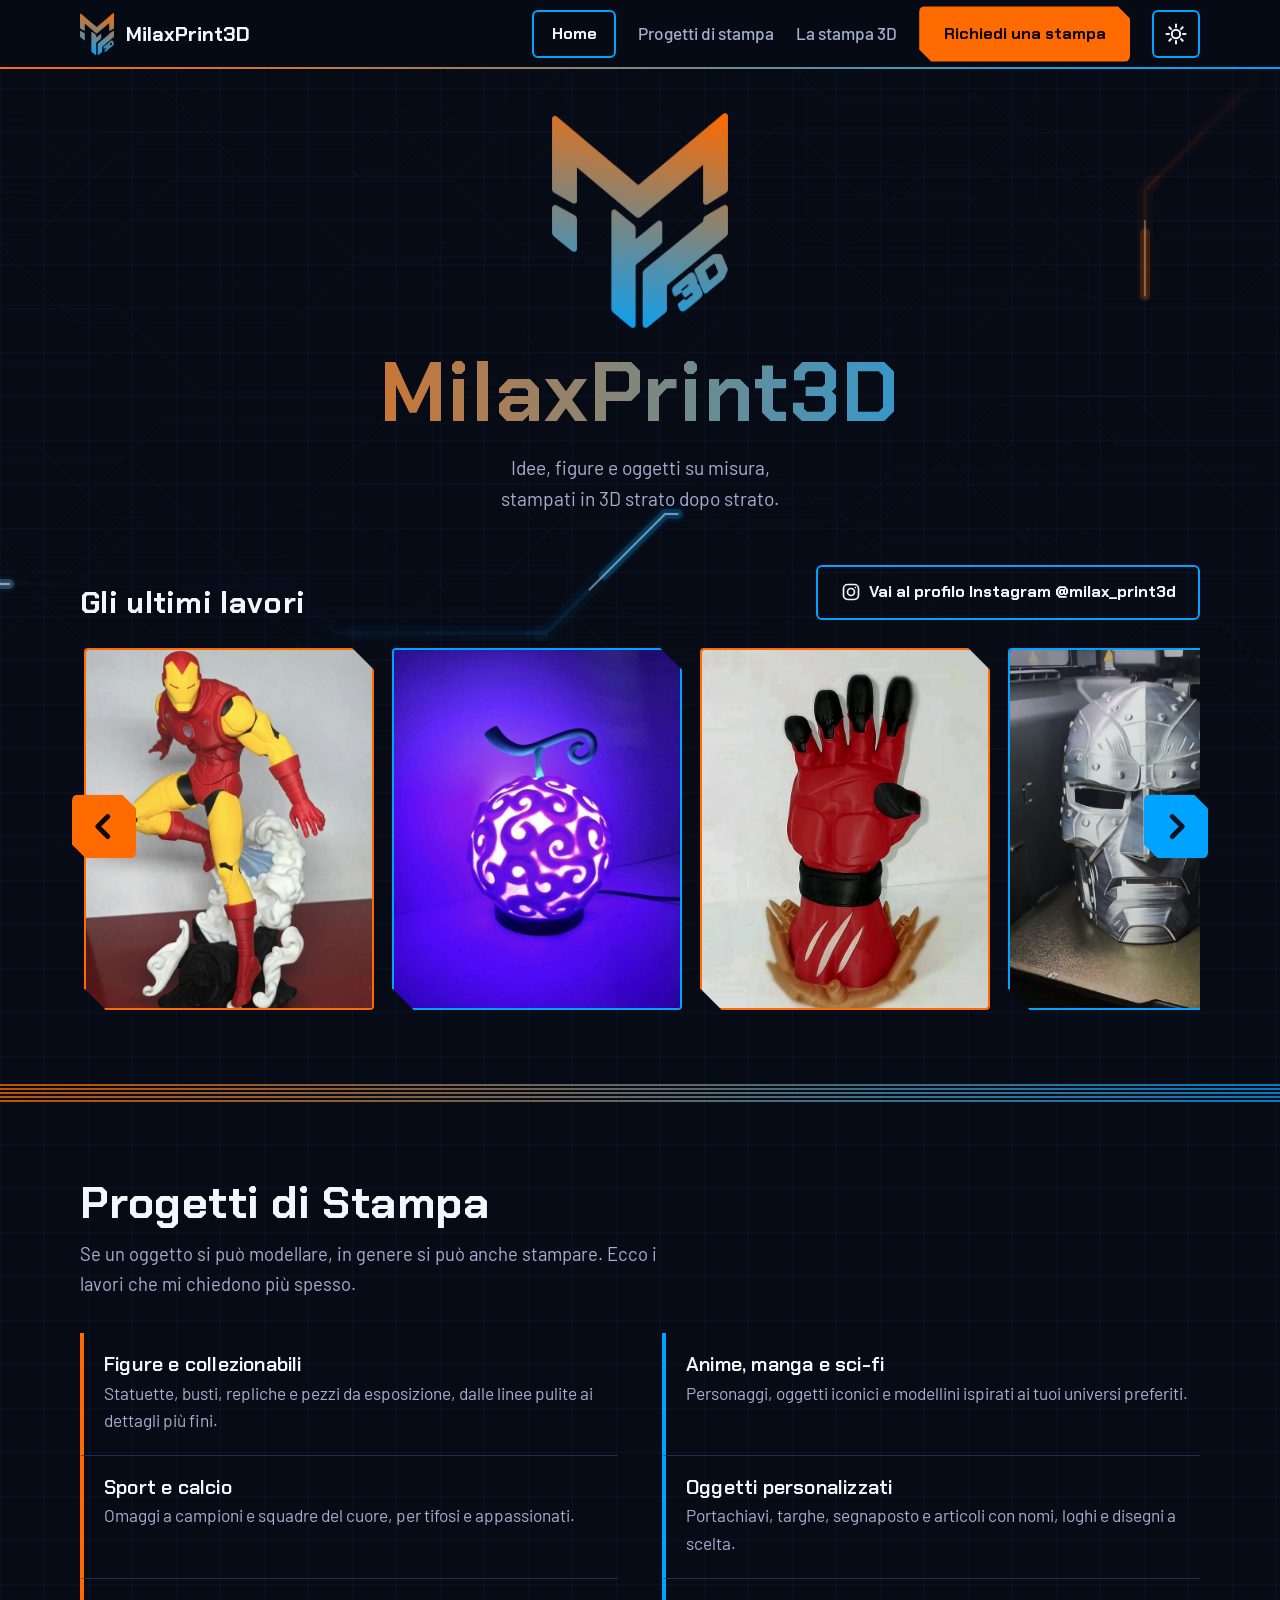
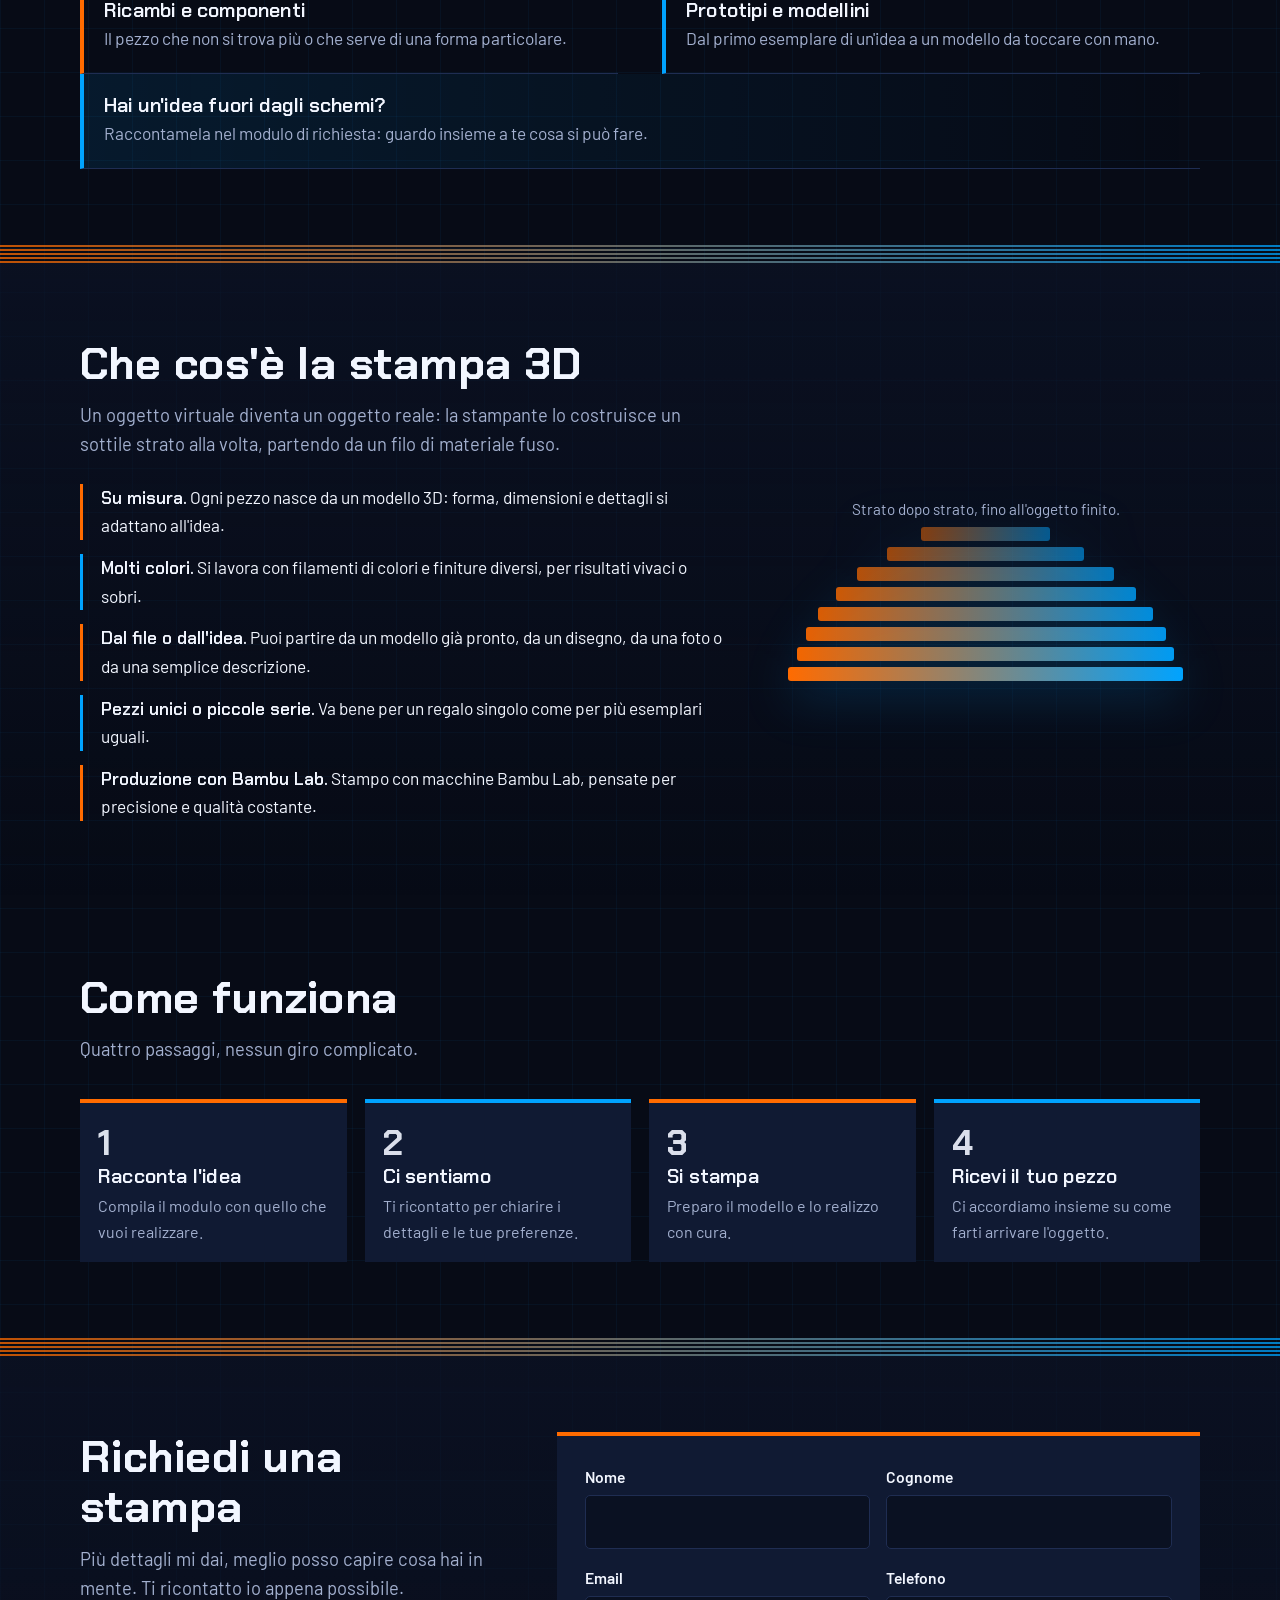
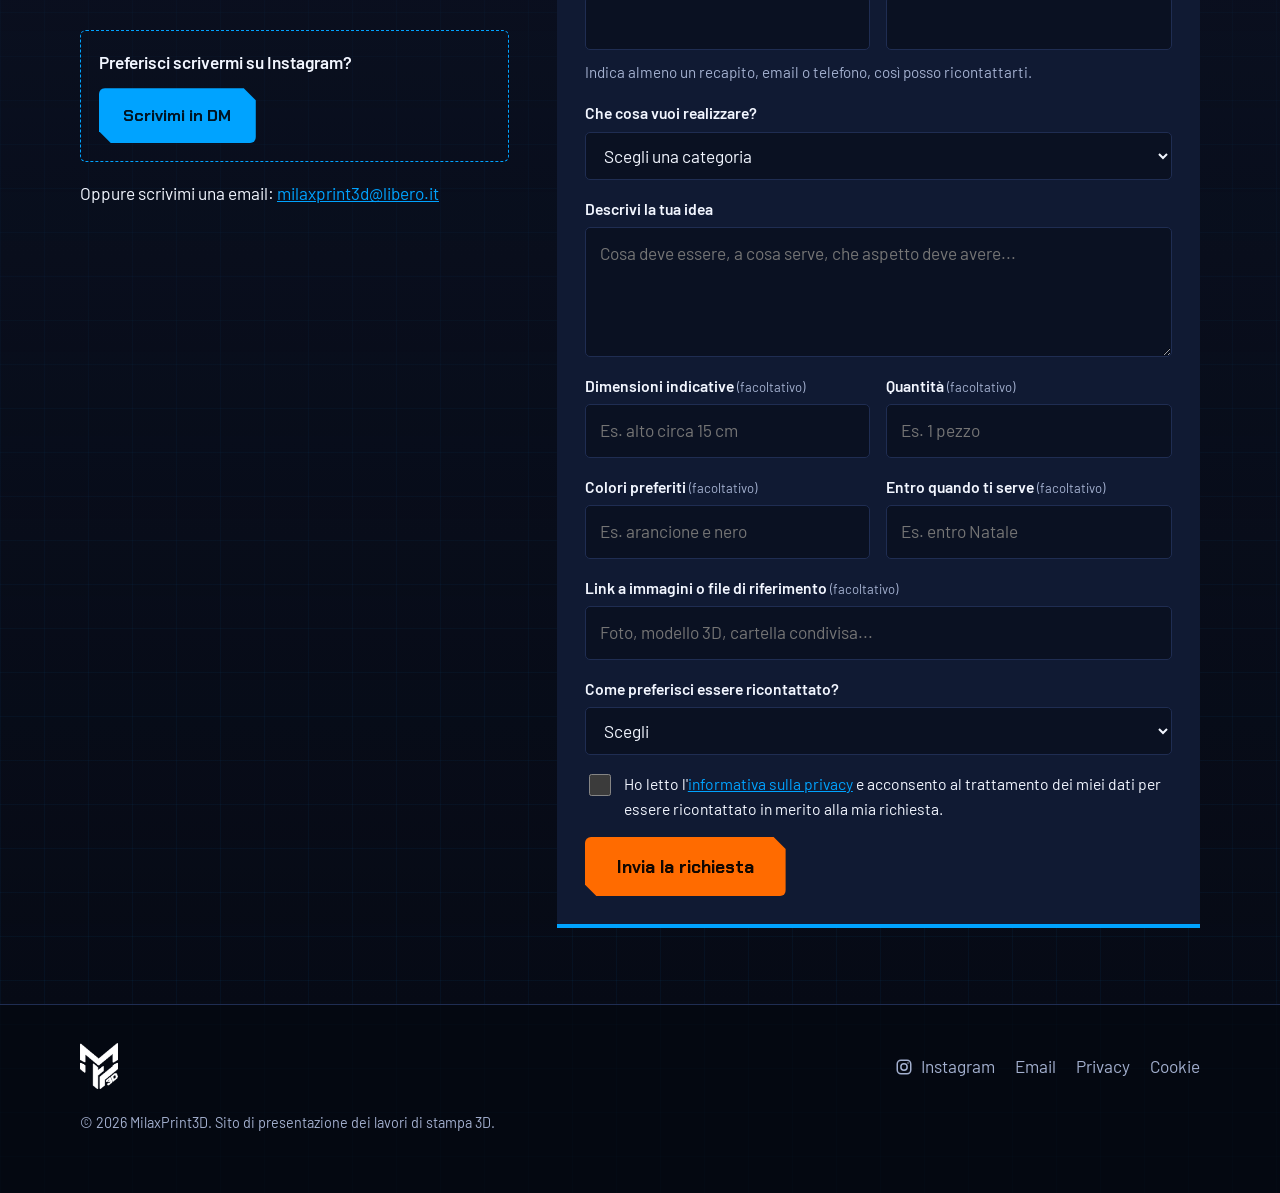
==== index.html @ 7c4ef4bc "Add files via upload" ====
<!DOCTYPE html>
<html lang="it">
<head>
<meta charset="utf-8">
<meta name="viewport" content="width=device-width, initial-scale=1, viewport-fit=cover">
<title>MilaxPrint3D | Stampa 3D su misura: figure, collezionabili e oggetti personalizzati</title>
<meta name="description" content="MilaxPrint3D realizza stampe 3D su misura: figure e collezionabili, oggetti personalizzati, ricambi e prototipi. Guarda i lavori e richiedi la tua stampa.">
<meta name="theme-color" content="#070b16">
<meta property="og:title" content="MilaxPrint3D | Stampa 3D su misura">
<meta property="og:description" content="Figure, collezionabili, oggetti personalizzati e prototipi stampati in 3D.">
<meta property="og:type" content="website">
<link rel="icon" type="image/png" href="assets/favicon.png">
<link rel="preload" href="assets/fonts/chakra-petch-latin-700-normal.woff2" as="font" type="font/woff2" crossorigin>
<link rel="stylesheet" href="style.css">
<script src="theme.js"></script>
<script src="fx.js" defer></script>
</head>
<body>
<div class="bg-fx" aria-hidden="true"><canvas id="fxBase"></canvas><canvas id="fxLive"></canvas></div>

<header class="site-header">
  <div class="wrap head-in">
    <a class="brand" href="#top" aria-label="MilaxPrint3D, torna in alto">
      <img src="assets/logo-gradient.png" alt="" width="34" height="42">
      <span>MilaxPrint3D</span>
    </a>
    <nav class="nav" aria-label="Principale">
      <a class="btn btn-ghost btn-home" href="#top">Home</a>
      <a class="link nav-hide" href="#cosa-stampo">Progetti di stampa</a>
      <a class="link nav-hide" href="#stampa-3d">La stampa 3D</a>
      <a class="btn btn-primary" href="#richiesta">Richiedi una stampa</a>
      <button class="theme-toggle" type="button" id="themeToggle" aria-label="Passa alla modalità chiara" aria-pressed="false" title="Passa alla modalità chiara"><svg class="ico-sun" viewBox="0 0 24 24" fill="none" stroke="currentColor" stroke-width="2" stroke-linecap="round" stroke-linejoin="round" aria-hidden="true"><circle cx="12" cy="12" r="4.2"/><path d="M12 2.5v2.4M12 19.1v2.4M2.5 12h2.4M19.1 12h2.4M5.3 5.3l1.7 1.7M17 17l1.7 1.7M5.3 18.7 7 17M17 7l1.7-1.7"/></svg><svg class="ico-moon" viewBox="0 0 24 24" fill="none" stroke="currentColor" stroke-width="2" stroke-linecap="round" stroke-linejoin="round" aria-hidden="true"><path d="M20.5 14.2A8.5 8.5 0 0 1 9.8 3.5a8.6 8.6 0 1 0 10.7 10.7z"/></svg></button>
    </nav>
  </div>
</header>

<main id="top">

  <section class="hero" aria-labelledby="titolo">
    <div class="wrap">
      <div class="logo-print play" id="logoPrint">
        <img src="assets/logo-gradient.png" alt="Logo MilaxPrint3D" width="380" height="464">
      </div>
      <h1 id="titolo" class="grad-text">MilaxPrint3D</h1>
      <p class="tag">Idee, figure e oggetti su misura, stampati in 3D strato dopo strato.</p>
    </div>
  </section>

  <section class="showcase" aria-labelledby="titolo-lavori">
    <div class="wrap">
      <div class="showcase-head">
        <h2 id="titolo-lavori">Gli ultimi lavori</h2>
        <a class="btn btn-ghost" href="https://www.instagram.com/milax_print3d" target="_blank" rel="noopener"><svg class="ig-ico" viewBox="0 0 24 24" width="20" height="20" fill="none" stroke="currentColor" stroke-width="2" stroke-linecap="round" stroke-linejoin="round" aria-hidden="true"><rect x="3" y="3" width="18" height="18" rx="5"/><circle cx="12" cy="12" r="4.2"/><circle cx="17.3" cy="6.7" r="1" fill="currentColor" stroke="none"/></svg>Vai al profilo Instagram @milax_print3d</a>
      </div>
      <div class="carousel" role="region" aria-roledescription="carosello" aria-label="Ultime foto dal profilo Instagram">
        <button class="arrow prev" type="button" aria-label="Foto precedente"><svg viewBox="0 0 24 24" width="30" height="30" fill="none" stroke="currentColor" stroke-width="4" stroke-linecap="round" stroke-linejoin="round" aria-hidden="true"><path d="M15 4 7 12l8 8"/></svg></button>
        <div class="track" id="track" tabindex="0">
          <a class="slide" href="https://www.instagram.com/milax_print3d" target="_blank" rel="noopener" aria-label="Figura di Iron Man stampata in 3D su una base con nuvole bianche. Apri il profilo Instagram">
            <img src="media/Foto1.jpg" alt="Figura di Iron Man stampata in 3D su una base con nuvole bianche" width="720" height="900">
          </a>
          <a class="slide" href="https://www.instagram.com/milax_print3d" target="_blank" rel="noopener" aria-label="Lampada a forma di frutto con decori a spirale, illuminata di viola. Apri il profilo Instagram">
            <img src="media/Foto3.jpg" alt="Lampada a forma di frutto con decori a spirale, illuminata di viola" width="720" height="900">
          </a>
          <a class="slide" href="https://www.instagram.com/milax_print3d" target="_blank" rel="noopener" aria-label="Mano rossa con dita nere e artigli, stampata in 3D. Apri il profilo Instagram">
            <img src="media/Foto6.jpg" alt="Mano rossa con dita nere e artigli, stampata in 3D" width="720" height="900">
          </a>
          <a class="slide" href="https://www.instagram.com/milax_print3d" target="_blank" rel="noopener" aria-label="Maschera metallica con rivetti stampata in 3D. Apri il profilo Instagram">
            <img src="media/Foto4.jpg" alt="Maschera metallica con rivetti stampata in 3D" width="720" height="900" decoding="async">
          </a>
          <a class="slide" href="https://www.instagram.com/milax_print3d" target="_blank" rel="noopener" aria-label="Rosa rossa che gocciola su un piccolo piedistallo. Apri il profilo Instagram">
            <img src="media/Foto5.jpg" alt="Rosa rossa che gocciola su un piccolo piedistallo" width="720" height="900" decoding="async">
          </a>
          <a class="slide" href="https://www.instagram.com/milax_print3d" target="_blank" rel="noopener" aria-label="Vaso bianco dentro una ciotola dalle forme intrecciate. Apri il profilo Instagram">
            <img src="media/Foto7.jpg" alt="Vaso bianco dentro una ciotola dalle forme intrecciate" width="720" height="900" decoding="async">
          </a>
          <a class="slide" href="https://www.instagram.com/milax_print3d" target="_blank" rel="noopener" aria-label="Portapenne rosso a forma di cuore anatomico. Apri il profilo Instagram">
            <img src="media/Foto2.jpg" alt="Portapenne rosso a forma di cuore anatomico" width="720" height="900" decoding="async">
          </a>
        </div>
        <button class="arrow next" type="button" aria-label="Foto successiva"><svg viewBox="0 0 24 24" width="30" height="30" fill="none" stroke="currentColor" stroke-width="4" stroke-linecap="round" stroke-linejoin="round" aria-hidden="true"><path d="M9 4l8 8-8 8"/></svg></button>
      </div>
    </div>
  </section>

  <div class="layers" aria-hidden="true"></div>

  <section class="block" id="cosa-stampo" aria-labelledby="t-cosa">
    <div class="wrap">
      <div class="block-head">
        <h2 id="t-cosa">Progetti di Stampa</h2>
        <p class="lead">Se un oggetto si può modellare, in genere si può anche stampare. Ecco i lavori che mi chiedono più spesso.</p>
      </div>
      <ul class="cats">
        <li><h3>Figure e collezionabili</h3><p>Statuette, busti, repliche e pezzi da esposizione, dalle linee pulite ai dettagli più fini.</p></li>
        <li><h3>Anime, manga e sci-fi</h3><p>Personaggi, oggetti iconici e modellini ispirati ai tuoi universi preferiti.</p></li>
        <li><h3>Sport e calcio</h3><p>Omaggi a campioni e squadre del cuore, per tifosi e appassionati.</p></li>
        <li><h3>Oggetti personalizzati</h3><p>Portachiavi, targhe, segnaposto e articoli con nomi, loghi e disegni a scelta.</p></li>
        <li><h3>Ricambi e componenti</h3><p>Il pezzo che non si trova più o che serve di una forma particolare.</p></li>
        <li><h3>Prototipi e modellini</h3><p>Dal primo esemplare di un'idea a un modello da toccare con mano.</p></li>
        <li class="wide"><h3>Hai un'idea fuori dagli schemi?</h3><p>Raccontamela nel modulo di richiesta: guardo insieme a te cosa si può fare.</p></li>
      </ul>
    </div>
  </section>

  <div class="layers" aria-hidden="true"></div>

  <section class="block alt" id="stampa-3d" aria-labelledby="t-info">
    <div class="wrap info">
      <div>
        <h2 id="t-info">Che cos'è la stampa 3D</h2>
        <p class="lead" style="margin-top:12px">Un oggetto virtuale diventa un oggetto reale: la stampante lo costruisce un sottile strato alla volta, partendo da un filo di materiale fuso.</p>
        <ul class="facts">
          <li><strong>Su misura.</strong> Ogni pezzo nasce da un modello 3D: forma, dimensioni e dettagli si adattano all'idea.</li>
          <li><strong>Molti colori.</strong> Si lavora con filamenti di colori e finiture diversi, per risultati vivaci o sobri.</li>
          <li><strong>Dal file o dall'idea.</strong> Puoi partire da un modello già pronto, da un disegno, da una foto o da una semplice descrizione.</li>
          <li><strong>Pezzi unici o piccole serie.</strong> Va bene per un regalo singolo come per più esemplari uguali.</li>
          <li><strong>Produzione con Bambu Lab.</strong> Stampo con macchine Bambu Lab, pensate per precisione e qualità costante.</li>
        </ul>
      </div>
      <figure class="stack" style="margin:0" aria-label="Schema di un oggetto costruito a strati">
        <i></i><i></i><i></i><i></i><i></i><i></i><i></i><i></i>
        <figcaption>Strato dopo strato, fino all'oggetto finito.</figcaption>
      </figure>
    </div>
  </section>

  <section class="block" aria-labelledby="t-come">
    <div class="wrap">
      <div class="block-head">
        <h2 id="t-come">Come funziona</h2>
        <p class="lead">Quattro passaggi, nessun giro complicato.</p>
      </div>
      <ol class="steps">
        <li><h3>Racconta l'idea</h3><p>Compila il modulo con quello che vuoi realizzare.</p></li>
        <li><h3>Ci sentiamo</h3><p>Ti ricontatto per chiarire i dettagli e le tue preferenze.</p></li>
        <li><h3>Si stampa</h3><p>Preparo il modello e lo realizzo con cura.</p></li>
        <li><h3>Ricevi il tuo pezzo</h3><p>Ci accordiamo insieme su come farti arrivare l'oggetto.</p></li>
      </ol>
    </div>
  </section>

  <div class="layers" aria-hidden="true"></div>

  <section class="block alt" id="richiesta" aria-labelledby="t-richiesta">
    <div class="wrap req">
      <aside>
        <h2 id="t-richiesta">Richiedi una stampa</h2>
        <p class="lead" style="margin-top:12px">Più dettagli mi dai, meglio posso capire cosa hai in mente. Ti ricontatto io appena possibile.</p>
        <div class="ig-alt">
          <p style="margin-bottom:12px"><strong>Preferisci scrivermi su Instagram?</strong></p>
          <a class="btn btn-blue" href="https://ig.me/m/milax_print3d" target="_blank" rel="noopener">Scrivimi in DM</a>
        </div>
        <p style="margin-top:18px">Oppure scrivimi una email: <a href="mailto:milaxprint3d@libero.it">milaxprint3d@libero.it</a></p>
      </aside>

      <form id="form" action="https://formspree.io/f/xjywojzq" method="POST" novalidate>
        <input type="hidden" name="_subject" value="Nuova richiesta di stampa 3D dal sito MilaxPrint3D">
        <div class="hp" aria-hidden="true"><label>Non compilare<input type="text" name="_gotcha" tabindex="-1" autocomplete="off"></label></div>

        <div class="row">
          <div class="field"><label for="nome">Nome</label><input id="nome" name="nome" type="text" autocomplete="given-name" required></div>
          <div class="field"><label for="cognome">Cognome</label><input id="cognome" name="cognome" type="text" autocomplete="family-name" required></div>
        </div>
        <div class="row">
          <div class="field"><label for="email">Email</label><input id="email" name="email" type="email" autocomplete="email"></div>
          <div class="field"><label for="telefono">Telefono</label><input id="telefono" name="telefono" type="tel" autocomplete="tel"></div>
        </div>
        <p class="contact-note">Indica almeno un recapito, email o telefono, così posso ricontattarti.</p>

        <div class="field">
          <label for="tipo">Che cosa vuoi realizzare?</label>
          <select id="tipo" name="tipo_richiesta" required>
            <option value="" selected disabled>Scegli una categoria</option>
            <option>Figura o collezionabile</option>
            <option>Anime, manga o sci-fi</option>
            <option>Sport o calcio</option>
            <option>Oggetto personalizzato</option>
            <option>Ricambio o componente</option>
            <option>Prototipo o modellino</option>
            <option>Regalo o gadget</option>
            <option>Altro</option>
          </select>
        </div>
        <div class="field">
          <label for="descrizione">Descrivi la tua idea</label>
          <textarea id="descrizione" name="descrizione" required placeholder="Cosa deve essere, a cosa serve, che aspetto deve avere..."></textarea>
        </div>
        <div class="row">
          <div class="field"><label for="dimensioni">Dimensioni indicative <small>(facoltativo)</small></label><input id="dimensioni" name="dimensioni" type="text" placeholder="Es. alto circa 15 cm"></div>
          <div class="field"><label for="quantita">Quantità <small>(facoltativo)</small></label><input id="quantita" name="quantita" type="text" placeholder="Es. 1 pezzo"></div>
        </div>
        <div class="row">
          <div class="field"><label for="colori">Colori preferiti <small>(facoltativo)</small></label><input id="colori" name="colori" type="text" placeholder="Es. arancione e nero"></div>
          <div class="field"><label for="scadenza">Entro quando ti serve <small>(facoltativo)</small></label><input id="scadenza" name="scadenza" type="text" placeholder="Es. entro Natale"></div>
        </div>
        <div class="field">
          <label for="riferimenti">Link a immagini o file di riferimento <small>(facoltativo)</small></label>
          <input id="riferimenti" name="riferimenti" type="text" placeholder="Foto, modello 3D, cartella condivisa...">
        </div>
        <div class="field">
          <label for="contatto">Come preferisci essere ricontattato?</label>
          <select id="contatto" name="contatto_preferito" required>
            <option value="" selected disabled>Scegli</option>
            <option>Email</option>
            <option>Telefono</option>
            <option>WhatsApp</option>
            <option>Messaggio su Instagram</option>
          </select>
        </div>

        <div class="field check">
          <input id="privacy" name="consenso_privacy" type="checkbox" value="Sì" required>
          <label for="privacy">Ho letto l'<a href="privacy.html" target="_blank" rel="noopener">informativa sulla privacy</a> e acconsento al trattamento dei miei dati per essere ricontattato in merito alla mia richiesta.</label>
        </div>

        <button class="btn btn-primary btn-lg" type="submit" id="invia">Invia la richiesta</button>
        <div class="status" id="status" role="status" aria-live="polite" tabindex="-1"></div>
      </form>
    </div>
  </section>
</main>

<footer class="site-footer">
  <div class="wrap">
    <div class="foot">
      <img class="logo-d" src="assets/logo-white.png" alt="MilaxPrint3D" width="38" height="46"><img class="logo-l" src="assets/logo-gradient.png" alt="MilaxPrint3D" width="38" height="46">
      <nav aria-label="Informazioni legali e social">
        <a href="https://www.instagram.com/milax_print3d" target="_blank" rel="noopener"><svg class="ig-ico" viewBox="0 0 24 24" width="20" height="20" fill="none" stroke="currentColor" stroke-width="2" stroke-linecap="round" stroke-linejoin="round" aria-hidden="true"><rect x="3" y="3" width="18" height="18" rx="5"/><circle cx="12" cy="12" r="4.2"/><circle cx="17.3" cy="6.7" r="1" fill="currentColor" stroke="none"/></svg>Instagram</a>
        <a href="mailto:milaxprint3d@libero.it">Email</a>
        <a href="privacy.html">Privacy</a>
        <a href="cookie.html">Cookie</a>
      </nav>
    </div>
    <p class="copy">&copy; <span id="anno">2026</span> MilaxPrint3D. Sito di presentazione dei lavori di stampa 3D.</p>
  </div>
</footer>

<script>
const reduce = window.matchMedia("(prefers-reduced-motion: reduce)").matches;
document.getElementById("anno").textContent = new Date().getFullYear();

/* ---------- Animazione logo: si ripete su Home e logo in alto ---------- */
const logoPrint = document.getElementById("logoPrint");
function replayLogo() {
  logoPrint.classList.remove("play");
  void logoPrint.offsetWidth;
  logoPrint.classList.add("play");
}
document.querySelectorAll('a[href="#top"]').forEach(function (a) {
  a.addEventListener("click", function (e) {
    e.preventDefault();
    if (window.scrollY < 4) { replayLogo(); return; }
    window.scrollTo({ top: 0, behavior: reduce ? "auto" : "smooth" });
    function onScroll() {
      if (window.scrollY <= 2) {
        window.removeEventListener("scroll", onScroll);
        replayLogo();
      }
    }
    window.addEventListener("scroll", onScroll, { passive: true });
  });
});

/* ---------- Carosello ---------- */
const track = document.getElementById("track");

function step(dir) {
  const first = track.querySelector(".slide");
  if (!first) return;
  const w = first.getBoundingClientRect().width + 18;
  const atEnd = track.scrollLeft + track.clientWidth >= track.scrollWidth - 8;
  const atStart = track.scrollLeft <= 4;
  if (dir > 0 && atEnd) track.scrollTo({ left: 0 });
  else if (dir < 0 && atStart) track.scrollTo({ left: track.scrollWidth });
  else track.scrollBy({ left: dir * w });
}
document.querySelector(".arrow.prev").addEventListener("click", function () { step(-1); });
document.querySelector(".arrow.next").addEventListener("click", function () { step(1); });
track.addEventListener("keydown", function (e) {
  if (e.key === "ArrowRight") { e.preventDefault(); step(1); }
  if (e.key === "ArrowLeft") { e.preventDefault(); step(-1); }
});

let paused = false, timer = null, inView = true;
if ("IntersectionObserver" in window) {
  new IntersectionObserver(function (es) { inView = es[0].isIntersecting; }, { threshold: 0.1 }).observe(track);
}
function startAuto() {
  if (reduce || timer) return;
  timer = setInterval(function () { if (!paused && inView && !document.hidden) step(1); }, 3800);
}
["mouseenter", "focusin", "touchstart"].forEach(function (ev) {
  track.parentElement.addEventListener(ev, function () { paused = true; }, { passive: true });
});
["mouseleave", "focusout"].forEach(function (ev) {
  track.parentElement.addEventListener(ev, function () { paused = false; });
});
track.parentElement.addEventListener("touchend", function () { setTimeout(function () { paused = false; }, 4000); }, { passive: true });
startAuto();

/* ---------- Modulo ---------- */
const form = document.getElementById("form");
const statusBox = document.getElementById("status");
const btn = document.getElementById("invia");
const email = document.getElementById("email");
const tel = document.getElementById("telefono");

function showStatus(msg, isErr) {
  statusBox.textContent = msg;
  statusBox.className = "status show" + (isErr ? " err" : "");
  statusBox.focus();
}
function checkContact() {
  const ok = email.value.trim() || tel.value.trim();
  const msg = ok ? "" : "Inserisci almeno un'email o un numero di telefono.";
  email.setCustomValidity(msg);
  return !!ok;
}
email.addEventListener("input", checkContact);
tel.addEventListener("input", checkContact);

form.addEventListener("submit", async function (e) {
  e.preventDefault();
  checkContact();
  if (!form.checkValidity()) { form.reportValidity(); return; }
  if (form.action.indexOf("INSERISCI_QUI") !== -1) {
    showStatus("Il modulo non è ancora attivo. Nel frattempo scrivimi su Instagram.", true);
    return;
  }
  btn.disabled = true;
  btn.textContent = "Invio in corso...";
  try {
    const r = await fetch(form.action, { method: "POST", body: new FormData(form), headers: { Accept: "application/json" } });
    if (r.ok) {
      form.reset();
      showStatus("Richiesta inviata. Ti ricontatto appena possibile.", false);
    } else {
      throw new Error("risposta " + r.status);
    }
  } catch (err) {
    showStatus("Invio non riuscito. Riprova tra poco o scrivimi in DM su Instagram.", true);
  } finally {
    btn.disabled = false;
    btn.textContent = "Invia la richiesta";
  }
});
</script>
</body>
</html>
---- style.css ----
@font-face{font-family:"Chakra Petch";font-weight:600;font-style:normal;font-display:swap;src:url("assets/fonts/chakra-petch-latin-600-normal.woff2") format("woff2")}
@font-face{font-family:"Chakra Petch";font-weight:700;font-style:normal;font-display:swap;src:url("assets/fonts/chakra-petch-latin-700-normal.woff2") format("woff2")}
@font-face{font-family:"Barlow";font-weight:400;font-style:normal;font-display:swap;src:url("assets/fonts/barlow-latin-400-normal.woff2") format("woff2")}
@font-face{font-family:"Barlow";font-weight:500;font-style:normal;font-display:swap;src:url("assets/fonts/barlow-latin-500-normal.woff2") format("woff2")}
@font-face{font-family:"Barlow";font-weight:600;font-style:normal;font-display:swap;src:url("assets/fonts/barlow-latin-600-normal.woff2") format("woff2")}

:root{
  --bg:#070b16;
  --bg2:#0c1326;
  --panel:#101a33;
  --line:#1f2d52;
  --ink:#f2f6ff;
  --muted:#a3b0cf;
  --orange:#ff6b00;
  --blue:#00a3ff;
  --display:"Chakra Petch","Bahnschrift","Segoe UI",system-ui,sans-serif;
  --body:"Barlow","Segoe UI",system-ui,-apple-system,sans-serif;
  --safe-top:env(safe-area-inset-top,0px);
  --grid:rgba(0,163,255,.05);--link:#00a3ff;--header-bg:rgba(7,11,22,.95);--footer-bg:rgba(5,8,16,.72);
  --alt-grad:linear-gradient(180deg,rgba(12,19,38,.7),rgba(7,11,22,0));--field:#0a1122;--line-hover:#34508f;--nozzle:#fff;
  color-scheme:dark;
}
*,*::before,*::after{box-sizing:border-box}
html{scroll-behavior:smooth;scroll-padding-top:84px}
body{
  margin:0;background:var(--bg);color:var(--ink);font-family:var(--body);font-size:1.08rem;line-height:1.6;
  background-image:
    linear-gradient(var(--grid) 1px,transparent 1px),
    linear-gradient(90deg,var(--grid) 1px,transparent 1px);
  background-size:44px 44px;
  -webkit-font-smoothing:antialiased;
}
img{max-width:100%;height:auto;display:block}
a{color:var(--link)}
a:hover{color:var(--orange)}
:focus-visible{outline:3px solid var(--orange);outline-offset:3px;border-radius:4px}
.wrap{width:min(1120px,100% - 40px);margin-inline:auto}
h1,h2,h3{font-family:var(--display);line-height:1.12;margin:0;letter-spacing:.01em}
h2{font-size:clamp(1.8rem,4.2vw,2.8rem);font-weight:700}
h3{font-size:1.25rem;font-weight:600}
p{margin:0 0 1em}
.lead{color:var(--muted);font-size:1.15rem;max-width:62ch}
.grad-text{background:linear-gradient(90deg,var(--orange) 10%,var(--blue) 90%);-webkit-background-clip:text;background-clip:text;color:transparent}

/* Strisce "strati di stampa" usate come divisore */
.layers{height:18px;background:linear-gradient(90deg,var(--orange),var(--blue));
  -webkit-mask:repeating-linear-gradient(0deg,#000 0 2px,transparent 2px 4px);
  mask:repeating-linear-gradient(0deg,#000 0 2px,transparent 2px 4px);opacity:.75}

/* Pulsanti */
.btn{display:inline-flex;align-items:center;justify-content:center;gap:.5em;font-family:var(--display);font-weight:700;font-size:1rem;
  padding:.8em 1.4em;border-radius:6px;border:2px solid transparent;text-decoration:none;cursor:pointer;
  clip-path:polygon(0 0,calc(100% - 12px) 0,100% 12px,100% 100%,12px 100%,0 calc(100% - 12px));transition:filter .15s,transform .15s}
.btn:hover{filter:brightness(1.12)}
.btn:active{transform:translateY(1px)}
.btn-primary{background:var(--orange);color:#120700}
.btn-primary:hover{color:#120700}
.btn-blue{background:var(--blue);color:#001423}
.btn-blue:hover{color:#001423}
.btn-ghost{background:transparent;color:var(--ink);border-color:var(--blue);clip-path:none;border-radius:6px}
.btn-ghost:hover{color:var(--ink);background:rgba(0,163,255,.14)}
.btn-lg{font-size:1.1rem;padding:.95em 1.7em}

/* Header */
.site-header{position:sticky;top:0;z-index:50;padding-top:var(--safe-top);background:var(--header-bg);border-bottom:1px solid var(--line)}
.site-header::after{content:"";position:absolute;left:0;right:0;bottom:-1px;height:2px;background:linear-gradient(90deg,var(--orange),var(--blue))}
.head-in{display:flex;align-items:center;justify-content:space-between;gap:16px;min-height:68px}
.brand{display:flex;align-items:center;gap:12px;text-decoration:none;color:var(--ink)}
.brand img{height:42px;width:auto}
.brand span{font-family:var(--display);font-weight:700;font-size:1.25rem}
.brand:hover{color:var(--ink)}
.nav{display:flex;align-items:center;gap:22px}
.nav a.link{color:var(--muted);text-decoration:none;font-weight:500}
.nav a.link:hover{color:var(--ink)}

/* Hero */
.hero{padding:44px 0 20px;text-align:center;position:relative}
.logo-print{position:relative;width:clamp(120px,17vw,176px);margin:0 auto 18px}
.logo-print.play img{width:100%;animation:build 2.8s steps(40,end) .25s both}
.logo-print img{width:100%}
.logo-print::after{content:"";opacity:0;position:absolute;left:-18%;right:-18%;height:3px;bottom:0;background:var(--nozzle);
  box-shadow:0 0 14px 4px var(--blue),0 0 30px 8px rgba(255,107,0,.55);border-radius:3px}
.logo-print.play::after{animation:nozzle 2.8s steps(40,end) .25s both}
@keyframes build{from{clip-path:inset(100% 0 0 0)}to{clip-path:inset(0 0 0 0)}}
@keyframes nozzle{0%{bottom:0;opacity:1}96%{opacity:1}100%{bottom:calc(100% - 3px);opacity:0}}
.hero h1{font-size:clamp(2.6rem,9vw,5.2rem);font-weight:700;letter-spacing:.02em}
.hero .tag{text-wrap:balance;margin:14px auto 0;max-width:46ch;color:var(--muted);font-size:1.2rem}

/* Carosello */
.showcase{padding:30px 0 56px}
.showcase-head{display:flex;flex-wrap:wrap;align-items:end;justify-content:space-between;gap:14px;margin-bottom:18px;text-align:left}
.showcase-head h2{font-size:clamp(1.4rem,3vw,1.9rem)}
.carousel{position:relative}
.track{display:flex;gap:18px;overflow-x:auto;scroll-snap-type:x mandatory;scroll-behavior:smooth;padding:10px 4px 18px;scrollbar-width:none;-webkit-overflow-scrolling:touch}
.track::-webkit-scrollbar{display:none}
.slide{flex:0 0 clamp(210px,26vw,290px);aspect-ratio:4/5;scroll-snap-align:center;position:relative;display:block;overflow:hidden;
  background:var(--panel);border:2px solid var(--orange);border-radius:4px;box-shadow:none;
  clip-path:polygon(0 0,calc(100% - 22px) 0,100% 22px,100% 100%,22px 100%,0 calc(100% - 22px))}
.slide:nth-child(even){border-color:var(--blue);box-shadow:none}
.slide img{width:100%;height:100%;object-fit:cover}
.slide .ph{position:absolute;inset:0;display:grid;place-items:center;align-content:center;gap:12px;text-align:center;padding:20px;color:var(--muted);font-weight:500}
.slide .ph img{width:64px;height:auto;opacity:.9}
.slide .badge{position:absolute;right:10px;top:10px;color:#fff;background:rgba(7,11,22,.8);border-radius:4px;padding:2px 8px;font-size:.8rem;font-family:var(--display)}
.arrow{position:absolute;top:50%;transform:translateY(-60%);width:68px;height:68px;border-radius:50%;border:3px solid #fff;
  background:linear-gradient(135deg,var(--orange),var(--blue));color:#fff;cursor:pointer;display:grid;place-items:center;z-index:2;padding:0;
  box-shadow:0 6px 22px rgba(0,0,0,.55),0 0 26px rgba(255,107,0,.5),0 0 26px rgba(0,163,255,.4);transition:transform .15s,filter .15s}
.arrow:hover{filter:brightness(1.15);transform:translateY(-60%) scale(1.08)}
.arrow:active{transform:translateY(-60%) scale(.97)}
.arrow svg{filter:drop-shadow(0 1px 2px rgba(0,0,0,.45))}
.arrow.prev{left:-12px}.arrow.next{right:-12px}
@media (max-width:700px){.arrow{width:52px;height:52px;border-width:2px}.arrow svg{width:24px;height:24px}.arrow.prev{left:-6px}.arrow.next{right:-6px}}

/* Sezioni */
section.block{padding:76px 0}
.block-head{margin-bottom:34px}
.block-head h2{margin-bottom:12px}
.alt{background:var(--alt-grad)}

/* Cosa stampo */
.cats{display:grid;grid-template-columns:repeat(2,1fr);gap:0 44px;list-style:none;margin:0;padding:0}
.cats li{padding:20px 0 20px 20px;border-left:4px solid var(--orange);border-bottom:1px solid var(--line)}
.cats li:nth-child(even){border-left-color:var(--blue)}
.cats h3{margin-bottom:4px}
.cats p{margin:0;color:var(--muted)}
.cats li.wide{grid-column:1/-1;border-left-color:var(--blue);background:linear-gradient(90deg,rgba(0,163,255,.1),transparent)}
@media (max-width:760px){.cats{grid-template-columns:1fr}}

/* Info stampa 3D */
.info{display:grid;grid-template-columns:1.2fr .8fr;gap:48px;align-items:center}
.info .facts{list-style:none;padding:0;margin:24px 0 0;display:grid;gap:14px}
.info .facts li{padding-left:18px;border-left:3px solid var(--blue)}
.info .facts li:nth-child(odd){border-left-color:var(--orange)}
.info .facts strong{font-family:var(--display);font-weight:600}
.stack{display:flex;flex-direction:column-reverse;gap:6px;align-items:center;filter:drop-shadow(0 18px 24px rgba(0,163,255,.2))}
.stack i{display:block;height:14px;border-radius:3px;background:linear-gradient(90deg,var(--orange),var(--blue))}
.stack i:nth-child(1){width:92%}.stack i:nth-child(2){width:88%;opacity:.95}.stack i:nth-child(3){width:84%;opacity:.9}
.stack i:nth-child(4){width:78%;opacity:.85}.stack i:nth-child(5){width:70%;opacity:.8}.stack i:nth-child(6){width:60%;opacity:.7}
.stack i:nth-child(7){width:46%;opacity:.6}.stack i:nth-child(8){width:30%;opacity:.5}
.stack figcaption{margin-top:18px;color:var(--muted);font-size:.95rem;text-align:center}
@media (max-width:860px){.info{grid-template-columns:1fr}.stack{max-width:360px;margin:0 auto}}

/* Come funziona */
.steps{counter-reset:s;display:grid;grid-template-columns:repeat(4,1fr);gap:18px;list-style:none;padding:0;margin:0}
.steps li{counter-increment:s;position:relative;padding:62px 18px 18px;background:var(--panel);border-top:4px solid var(--orange)}
.steps li:nth-child(even){border-top-color:var(--blue)}
.steps li::before{content:counter(s);position:absolute;top:12px;left:18px;font-family:var(--display);font-weight:700;font-size:2.2rem;color:var(--ink);opacity:.9}
.steps h3{margin-bottom:6px}
.steps p{margin:0;color:var(--muted);font-size:1rem}
@media (max-width:900px){.steps{grid-template-columns:repeat(2,1fr)}}
@media (max-width:520px){.steps{grid-template-columns:1fr}}

/* Form */
.req{display:grid;grid-template-columns:.8fr 1.2fr;gap:48px;align-items:start}
.req aside .ig-alt{margin-top:26px;padding:18px;border:1px dashed var(--blue);border-radius:6px}
form{background:var(--panel);padding:28px;border-top:4px solid var(--orange);border-bottom:4px solid var(--blue)}
.row{display:grid;grid-template-columns:1fr 1fr;gap:16px}
.field{display:flex;flex-direction:column;gap:6px;margin-bottom:16px}
label,.legend{font-weight:600;font-size:.98rem}
label small,.legend small{font-weight:400;color:var(--muted)}
input,select,textarea{font:inherit;color:var(--ink);background:var(--field);border:1.5px solid var(--line);border-radius:5px;padding:.7em .8em;width:100%}
textarea{min-height:130px;resize:vertical}
input:hover,select:hover,textarea:hover{border-color:var(--line-hover)}
input:focus,select:focus,textarea:focus{outline:3px solid rgba(0,163,255,.55);border-color:var(--blue)}
.contact-note{font-size:.95rem;color:var(--muted);margin:-6px 0 16px}
.check{flex-direction:row;align-items:flex-start;gap:10px}
.check input{width:22px;height:22px;margin-top:3px;accent-color:var(--orange);flex:none}
.check label{font-weight:400}
.hp{position:absolute;left:-9999px;width:1px;height:1px;overflow:hidden}
.status{margin-top:16px;padding:14px 16px;border-left:4px solid var(--blue);background:rgba(0,163,255,.1);display:none}
.status.show{display:block}
.status.err{border-color:var(--orange);background:rgba(255,107,0,.12)}
@media (max-width:860px){.req{grid-template-columns:1fr}.row{grid-template-columns:1fr}}

/* Footer */
.site-footer{border-top:1px solid var(--line);padding:38px 0 44px;background:var(--footer-bg)}
.foot{display:flex;flex-wrap:wrap;gap:24px;align-items:center;justify-content:space-between}
.foot img{height:46px;width:auto}
.foot nav{display:flex;flex-wrap:wrap;gap:20px}
.foot a{color:var(--muted);text-decoration:none}
.foot a:hover{color:var(--ink);text-decoration:underline}
.copy{margin-top:22px;color:var(--muted);font-size:.9rem}

/* Pagine legali */
.legal{padding:56px 0 80px}
.legal .wrap{max-width:820px}
.legal h1{font-size:clamp(2rem,5vw,3rem);margin-bottom:8px}
.legal h2{font-size:1.5rem;margin:38px 0 12px;padding-left:14px;border-left:4px solid var(--orange)}
.legal h2:nth-of-type(even){border-left-color:var(--blue)}
.legal ul{padding-left:1.2em}
.legal li{margin-bottom:.4em}
.legal .updated{color:var(--muted)}
.legal mark{background:var(--orange);color:#120700;padding:0 .3em;border-radius:3px;font-weight:600}
.legal table{width:100%;border-collapse:collapse;margin:14px 0;font-size:1rem}
.legal th,.legal td{border:1px solid var(--line);padding:10px;text-align:left;vertical-align:top}
.legal th{background:var(--panel);font-family:var(--display)}
.back{display:inline-block;margin-bottom:24px}

@media (prefers-reduced-motion:reduce){
  html{scroll-behavior:auto}.track{scroll-behavior:auto}
  .logo-print.play img,.logo-print.play::after{animation:none}.logo-print::after{display:none}
}

@media (max-width:820px){.nav-hide{display:none}}

.btn-home{padding:.55em 1.1em;clip-path:none}
@media (max-width:560px){
  .brand span{display:none}
  .nav{gap:10px}
  .btn{font-size:.92rem;padding:.7em 1em}
  .btn-home{padding:.55em .9em}
}

.ig-ico{flex:none;display:inline-block;vertical-align:-.2em}
.foot a .ig-ico{width:18px;height:18px;margin-right:.45em}

.slide video{width:100%;height:100%;object-fit:cover;display:block}

.slide .ph .kind{font-family:var(--display);font-size:1.5rem;color:var(--orange)}
.slide:nth-child(even) .ph .kind{color:var(--blue)}
.arrow.prev{background:var(--orange);color:#120700;box-shadow:0 6px 22px rgba(0,0,0,.55),0 0 26px rgba(255,107,0,.65)}
.arrow.next{background:var(--blue);color:#001423;box-shadow:0 6px 22px rgba(0,0,0,.55),0 0 26px rgba(0,163,255,.65)}
.arrow svg{filter:none}

/* Sfondo animato: due canvas fissi (tracce a riposo + scariche), disegnati da fx.js */
.bg-fx{position:fixed;inset:0;overflow:hidden;pointer-events:none;z-index:-1;contain:strict}
.bg-fx canvas{position:absolute;inset:0;width:100%;height:100%;display:block}
@media (prefers-reduced-motion:reduce){.bg-fx{display:none}}

/* Frecce del carosello: stesso stile del pulsante "Richiedi una stampa", ma quadrate */
.arrow{width:64px;height:64px;border-radius:6px;border:2px solid transparent;box-shadow:none;
  clip-path:polygon(0 0,calc(100% - 14px) 0,100% 14px,100% 100%,14px 100%,0 calc(100% - 14px))}
.arrow:hover{filter:brightness(1.12);transform:translateY(-60%)}
.arrow:active{transform:translateY(-60%) translateY(1px)}
.arrow.prev,.arrow.next{box-shadow:none}
.arrow.prev{left:-8px}.arrow.next{right:-8px}
@media (max-width:700px){
  .arrow{width:50px;height:50px;border-width:2px;clip-path:polygon(0 0,calc(100% - 11px) 0,100% 11px,100% 100%,11px 100%,0 calc(100% - 11px))}
  .arrow.prev{left:-4px}.arrow.next{right:-4px}
}

/* Pulsante cambio tema */
.theme-toggle{width:48px;height:48px;flex:none;display:grid;place-items:center;padding:0;cursor:pointer;color:var(--ink);background:transparent;border:2px solid var(--blue);border-radius:6px;transition:background .15s}
.theme-toggle:hover{background:rgba(0,163,255,.16)}
.theme-toggle svg{width:24px;height:24px;display:block}
.theme-toggle .ico-moon{display:none}
[data-theme="light"] .theme-toggle .ico-sun{display:none}
[data-theme="light"] .theme-toggle .ico-moon{display:block}
.foot .logo-l{display:none}
[data-theme="light"] .foot .logo-d{display:none}
[data-theme="light"] .foot .logo-l{display:block}
@media (max-width:560px){.theme-toggle{width:42px;height:42px}.theme-toggle svg{width:22px;height:22px}}

/* ============ MODALITÀ CHIARA ============ */
[data-theme="light"]{
  --bg:#f3f7ff;--bg2:#e4ecfb;--panel:#ffffff;--line:#c8d5ee;--ink:#0b1630;--muted:#4b5b7e;
  --grid:rgba(0,90,180,.07);--link:#0062b0;--header-bg:rgba(243,247,255,.95);--footer-bg:rgba(228,236,251,.85);
  --alt-grad:linear-gradient(180deg,rgba(214,226,250,.7),rgba(243,247,255,0));--field:#ffffff;--line-hover:#7f9bd0;--nozzle:#0a2a63;
  color-scheme:light;
}
[data-theme="light"] a:hover{color:#c24e00}
[data-theme="light"] .steps li,[data-theme="light"] form{box-shadow:0 8px 24px rgba(20,50,110,.09)}
[data-theme="light"] .logo-print::after{box-shadow:0 0 14px 4px rgba(0,163,255,.7),0 0 30px 8px rgba(255,107,0,.45)}
[data-theme="light"] .legal th{background:#e4ecfb}
[data-theme="light"] .btn-ghost:hover{background:rgba(0,163,255,.12)}
[data-theme="light"] .slide{background:#ffffff}
[data-theme="light"] .slide .ph .kind{color:#c24e00}
[data-theme="light"] .slide:nth-child(even) .ph .kind{color:#0062b0}

/* Header su schermi stretti: tutto su una riga */
.nav .btn{white-space:nowrap}
@media (max-width:560px){
  .head-in{gap:8px}
  .nav{gap:7px}
  .brand img{height:36px}
  .nav .btn{font-size:.85rem;padding:.65em .75em}
  .nav .btn-home{padding:.55em .7em}
}
@media (max-width:370px){
  .brand img{height:30px}
  .nav .btn{font-size:.8rem;padding:.6em .6em}
  .theme-toggle{width:38px;height:38px}
}
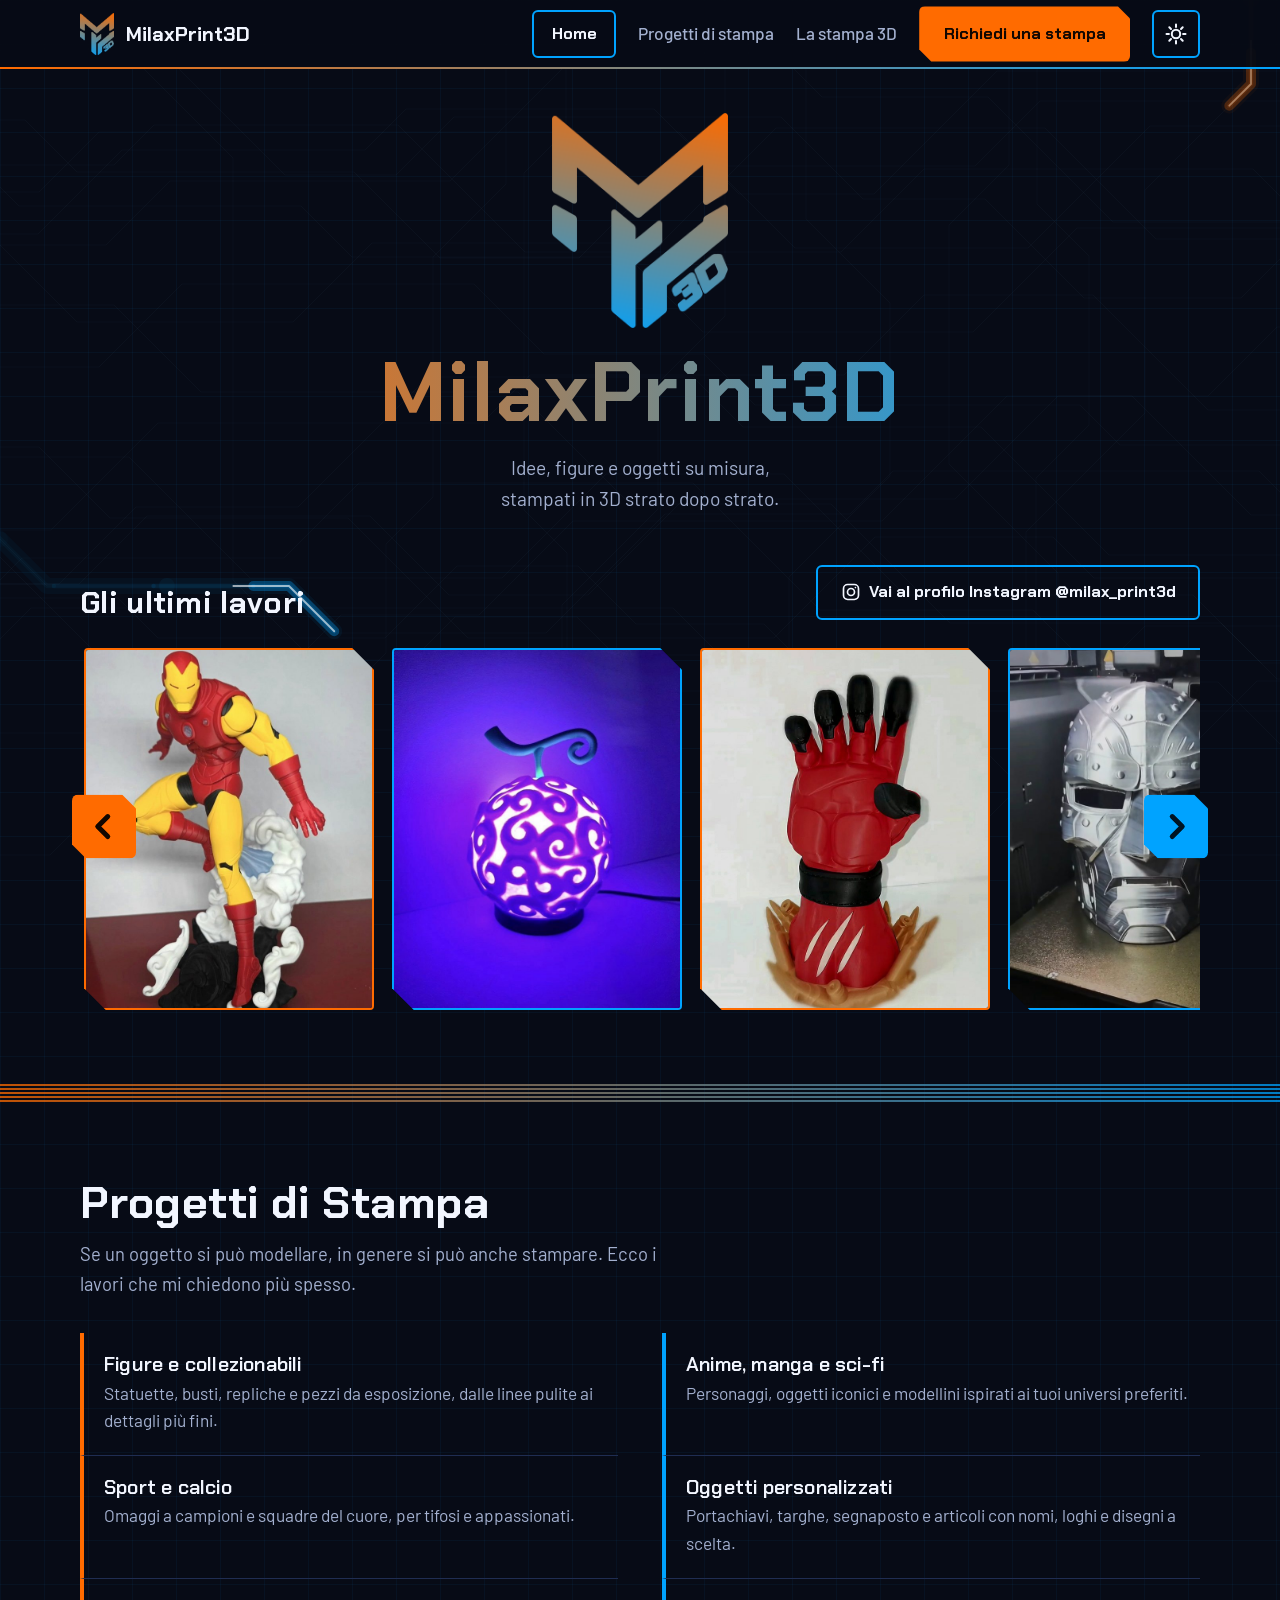
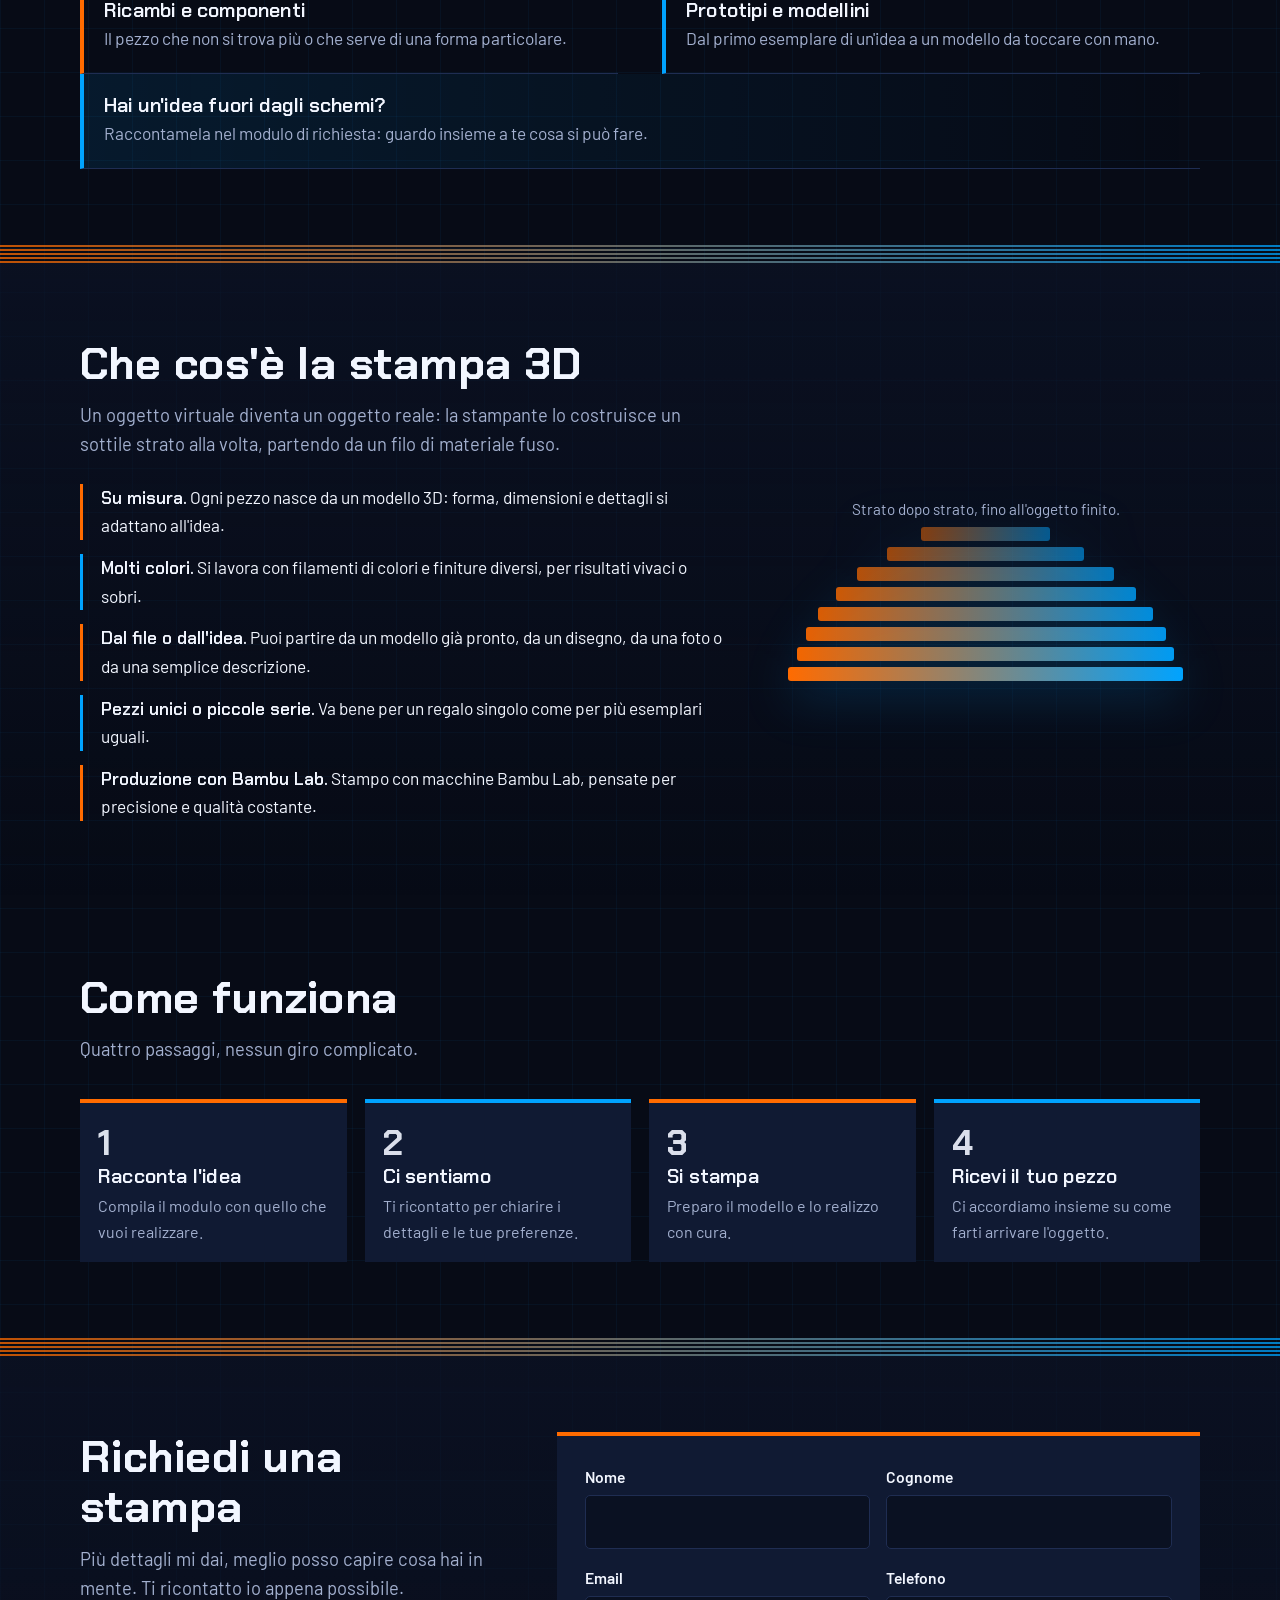
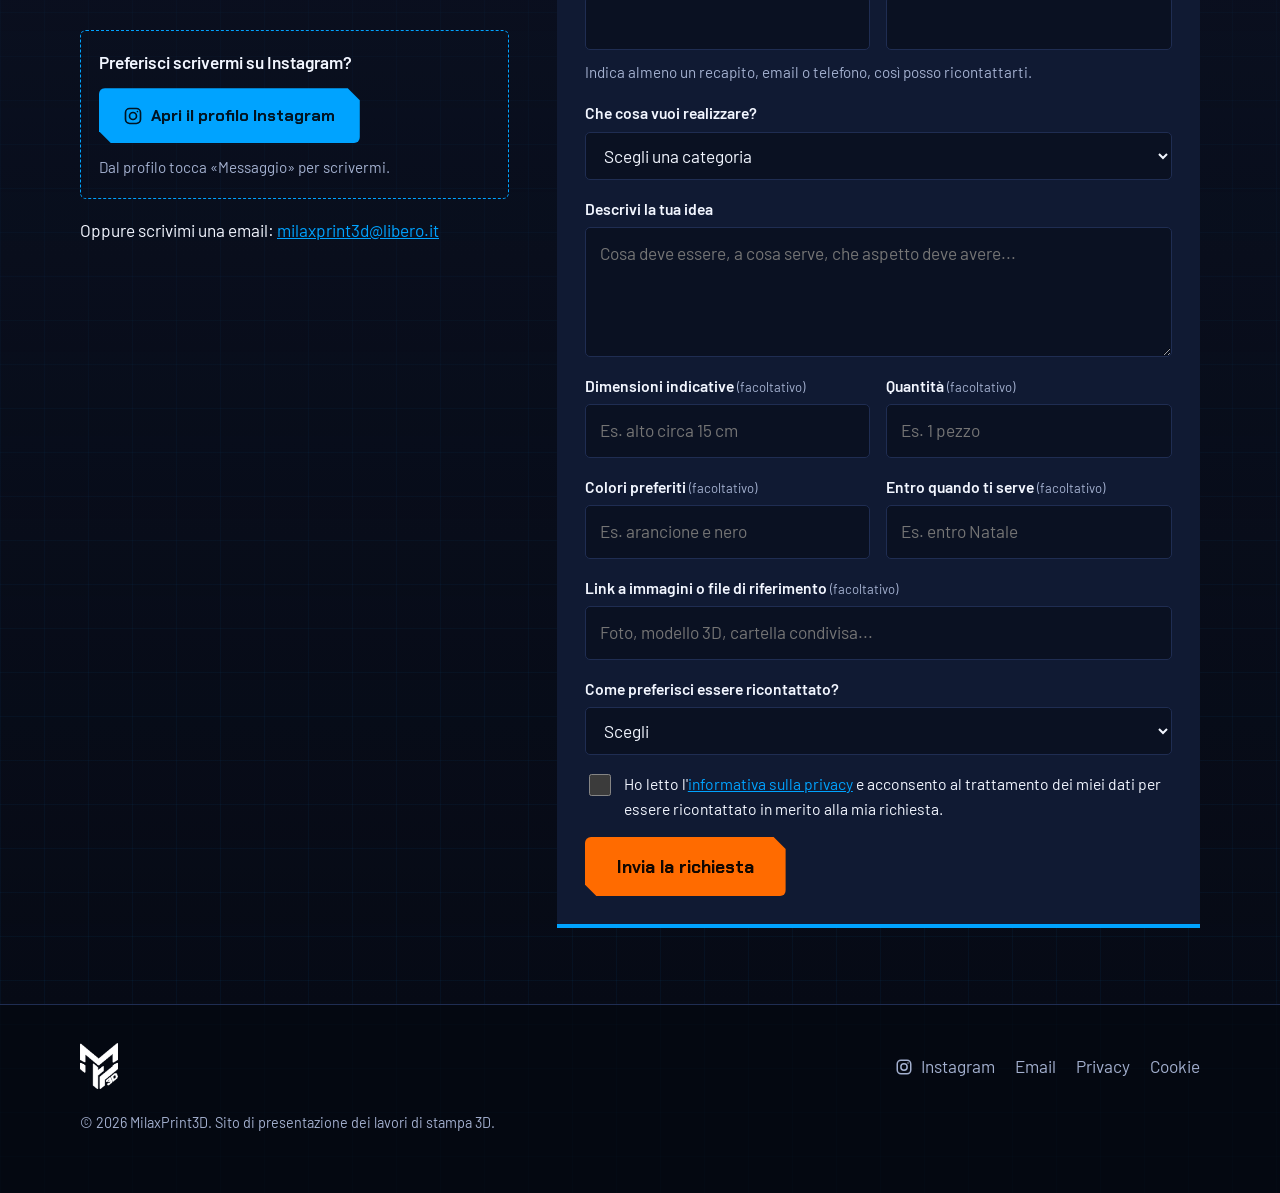
==== commit a669ba71: "Add files via upload" ====
--- a/index.html
+++ b/index.html
@@ -148,7 +148,8 @@
         <p class="lead" style="margin-top:12px">Più dettagli mi dai, meglio posso capire cosa hai in mente. Ti ricontatto io appena possibile.</p>
         <div class="ig-alt">
           <p style="margin-bottom:12px"><strong>Preferisci scrivermi su Instagram?</strong></p>
-          <a class="btn btn-blue" href="https://ig.me/m/milax_print3d" target="_blank" rel="noopener">Scrivimi in DM</a>
+          <a class="btn btn-blue" href="https://www.instagram.com/milax_print3d" target="_blank" rel="noopener"><svg class="ig-ico" viewBox="0 0 24 24" width="20" height="20" fill="none" stroke="currentColor" stroke-width="2" stroke-linecap="round" stroke-linejoin="round" aria-hidden="true"><rect x="3" y="3" width="18" height="18" rx="5"/><circle cx="12" cy="12" r="4.2"/><circle cx="17.3" cy="6.7" r="1" fill="currentColor" stroke="none"/></svg>Apri il profilo Instagram</a>
+          <p style="margin:12px 0 0;font-size:.95rem;color:var(--muted)">Dal profilo tocca «Messaggio» per scrivermi.</p>
         </div>
         <p style="margin-top:18px">Oppure scrivimi una email: <a href="mailto:milaxprint3d@libero.it">milaxprint3d@libero.it</a></p>
       </aside>
